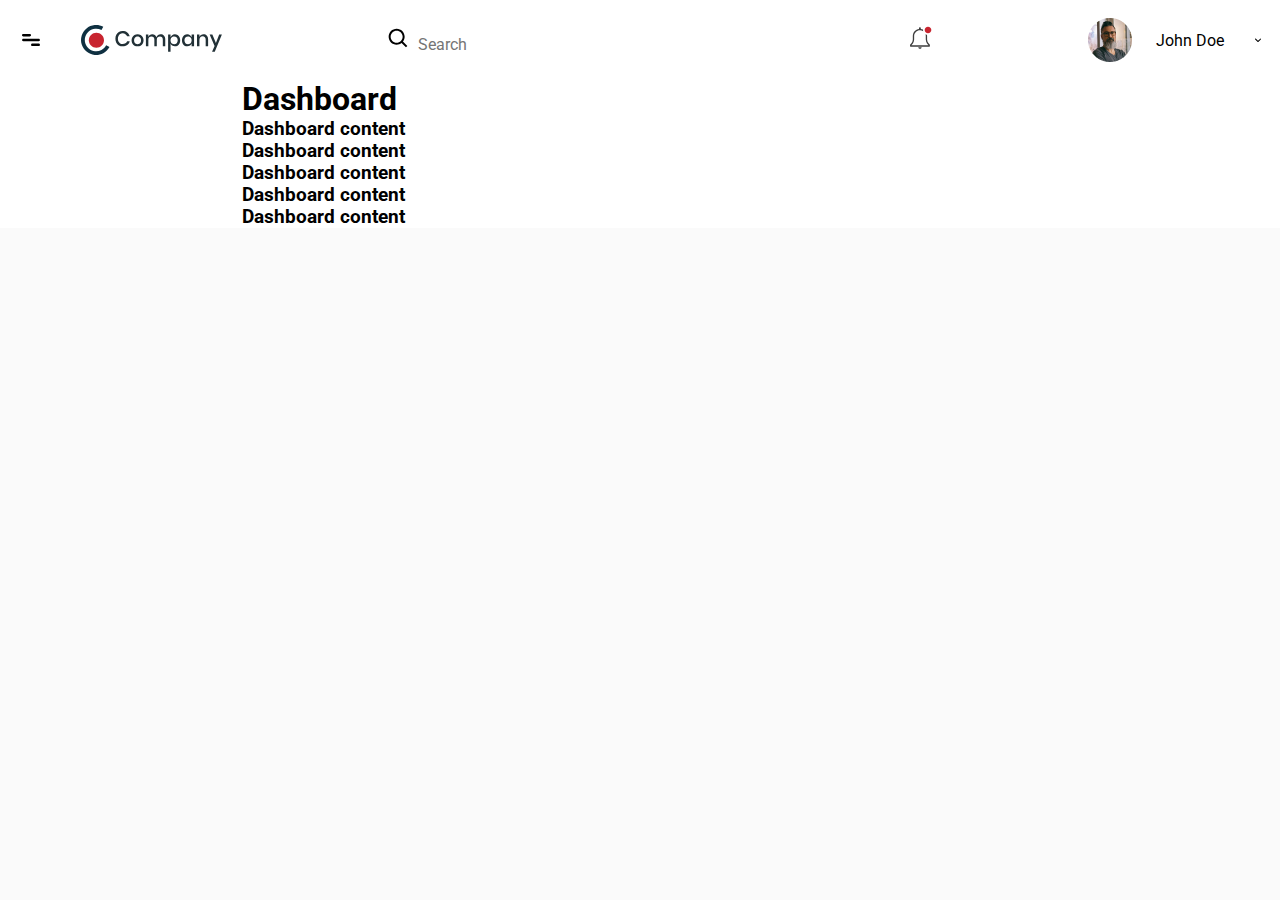
==== HTML Training Assignment/dashboard.html @ 6195f033 "navbar done" ====
<!DOCTYPE html>
<html lang="en">
<head>
    <meta charset="UTF-8">
    <meta http-equiv="X-UA-Compatible" content="IE=edge">
    <meta name="viewport" content="width=device-width, initial-scale=1.0">
    <title>Dashboad Page</title>
    <!-- <link rel="stylesheet" href="./css/bootstrap.min.css"> -->
    <link rel="stylesheet" href="./css/style.css">
    <script src="./js/custom.js" defer> "Enable JavaScript" </script>
</head>
<body style="display:block">
    <div class="dashboard_page">
        <section class="nav">
            <div class="nav_left">
                <img src="./images/menu-bar.svg" alt="open-close menu" class="img_menubar" >
                <img src="./images/header-logo.svg" alt="header logo" class="img_header_logo">
            </div>
            <div class="nav_middle">
                <div class="nav_middle_1">
                    <img src="./images/search-icon.svg" alt="search-icon" class="img_search" >
                    <input type="search" placeholder="Search" class="searchbox" >
                </div>
                <div class="nav_middle_2">
                    <img src="./images/notification-icon.svg" alt="alert" class="img_alert" >
                </div>
            </div>
            <div class="nav_right">
                <img src="./images/profile.png" class="img_profile" alt="profile pic">
                <p>John Doe</p>
                <img src="./images/downward-arrow.svg" class="img_dropdown" alt="dropdown">
            </div>
        </section>
        <section class="menu">

        </section>
        <section class="content">
            <h1>Dashboard</h1>
            <h3>Dashboard content</h3>
            <h3>Dashboard content</h3>
            <h3>Dashboard content</h3>
            <h3>Dashboard content</h3>
            <h3>Dashboard content</h3>
        </section>
    </div>
</body>
</html>
---- HTML Training Assignment/css/style.css ----
@import url("https://fonts.googleapis.com/css2?family=Roboto:wght@300;400;500;900&display=swap");

* {
  margin: 0;
  padding: 0;
  box-sizing: border-box;
  font-family: "Roboto", sans-serif;
}

body {
  background: #fafafa 0% 0% no-repeat padding-box;
  opacity: 1;
  min-height: 100vh;
  display: flex;
  justify-content: center;
  align-items: center;
}

img {
  cursor: pointer;
}

.landing_page {
  max-width: 1560px;
  min-height: 720px;
  display: flex;
  justify-content: space-around;
  align-items: center;
  flex: 1;
}

.hero_image {
  box-shadow: 0px 4px 31px #0000000a;
  border: 20px solid #ffffff;
  opacity: 1;
  border-radius: 50%;
}

.info {
  display: flex;
  flex-direction: column;
  width: 500px;
}

.info .desc,
.info .login {
  height: 50%;
  display: flex;
  flex-direction: column;
  align-items: flex-start;
  justify-content: space-between;
}

.info .desc .header_image {
  width: 252px;
  height: 58px;
  box-shadow: 0px 4px 31px #0000000a;
}

.info .desc .header_desc {
  display: flex;
  width: 500px;
  flex-direction: column;
}

.info .desc .header_desc .line {
  font: normal normal 300 40px/47px Roboto;
  font-weight: 400;
  letter-spacing: 0px;
  color: #3e3e3e;
  opacity: 1;
}

.info .desc .header_desc .line span {
  color: #c8242f;
}

.info .desc p {
  font: normal normal normal 25px/33px Roboto;
}

.info .login input {
  width: 429px;
  height: 49px;
  background: #ffffff 0% 0% no-repeat padding-box;
  border: 1px solid #adadad;
  border-radius: 5px;
  padding-left: 14.5px;
}

.info .login input[type="text"] {
  margin-bottom: 29px;
}

.info .login .button_wrapper {
  display: flex;
  justify-content: space-between;
  width: 429px;
}

.info .login .button_wrapper .btn_login {
  width: 138px;
  height: 45px;
  background: #c8242f 0% 0% no-repeat padding-box;
  border-radius: 23px;
  margin-top: 30.5px;
  margin-bottom: 23.13px;
  font: normal normal medium 18px/24px Roboto;
  letter-spacing: 0px;
  color: #ffffff;
}

.info .login .button_wrapper p {
  margin-top: auto;
  margin-bottom: auto;
  letter-spacing: 0px;
  color: #adadad;
}

.info .login .register {
  display: flex;
}

.info .login .register p {
  letter-spacing: 0px;
  color: #adadad;
  padding-right: 2px;
}

.info .login .register a {
  font: normal normal normal 15px/20px Roboto;
  letter-spacing: 0px;
  color: #c8242f;
}

/* Note :
1. change svg background to  #FAFAFA;
*/

/* CSS3 - dashboard.html */
.dashboard_page {
  display: grid;
  grid-template-columns: 242px auto;
  background-color: #ffffff;
}

.dashboard_page .nav {
  grid-column: auto / span 2;
  display: flex;
  justify-content: space-between;
  height: 80px;
  /* border: 1px solid red; */
}
/* 
.dashboard_page .nav > * {
    border: 1px solid blue;
} */

.dashboard_page .nav .nav_left {
  display: flex;
  justify-content: space-around;
  align-items: center;
  width: 242px;
}

.dashboard_page .nav .nav_left .img_menubar {
  width: 24px;
  height: 24px;
}

.dashboard_page .nav .nav_left .img_header_logo {
  width: 142px;
  height: 30px;
}

.dashboard_page .nav .nav_middle {
  display: flex;
  flex: 8 0 auto;
  justify-content: space-around;
  align-items: center;
}

.dashboard_page .nav .nav_middle .img_search {
  width: 24px;
  height: 24px;
}

.dashboard_page .nav .nav_middle .searchbox {
  font: normal normal normal 16px/21px Roboto;
  letter-spacing: 0px;
  color: #000000;
  margin-left: 4px;
  border: none;
  outline: none;
}

.dashboard_page .nav .nav_middle .img_alert {
  width: 24px;
  height: 24px;
}

.dashboard_page .nav .nav_right {
  display: flex;
  flex: 1 0 auto;
  justify-content: space-around;
  align-items: center;
}

.dashboard_page .nav .nav_right .img_profile {
  width: 44px;
  height: 44px;
}

.dashboard_page .nav .nav_right p {
  width: 68px;
  height: 21px;
  font: normal normal normal 16px/21px Roboto;
  letter-spacing: 0px;
  color: #000000;
}

.dashboard_page .nav .nav_right .img_dropdown {
  width: 20px;
  height: 12px;
}
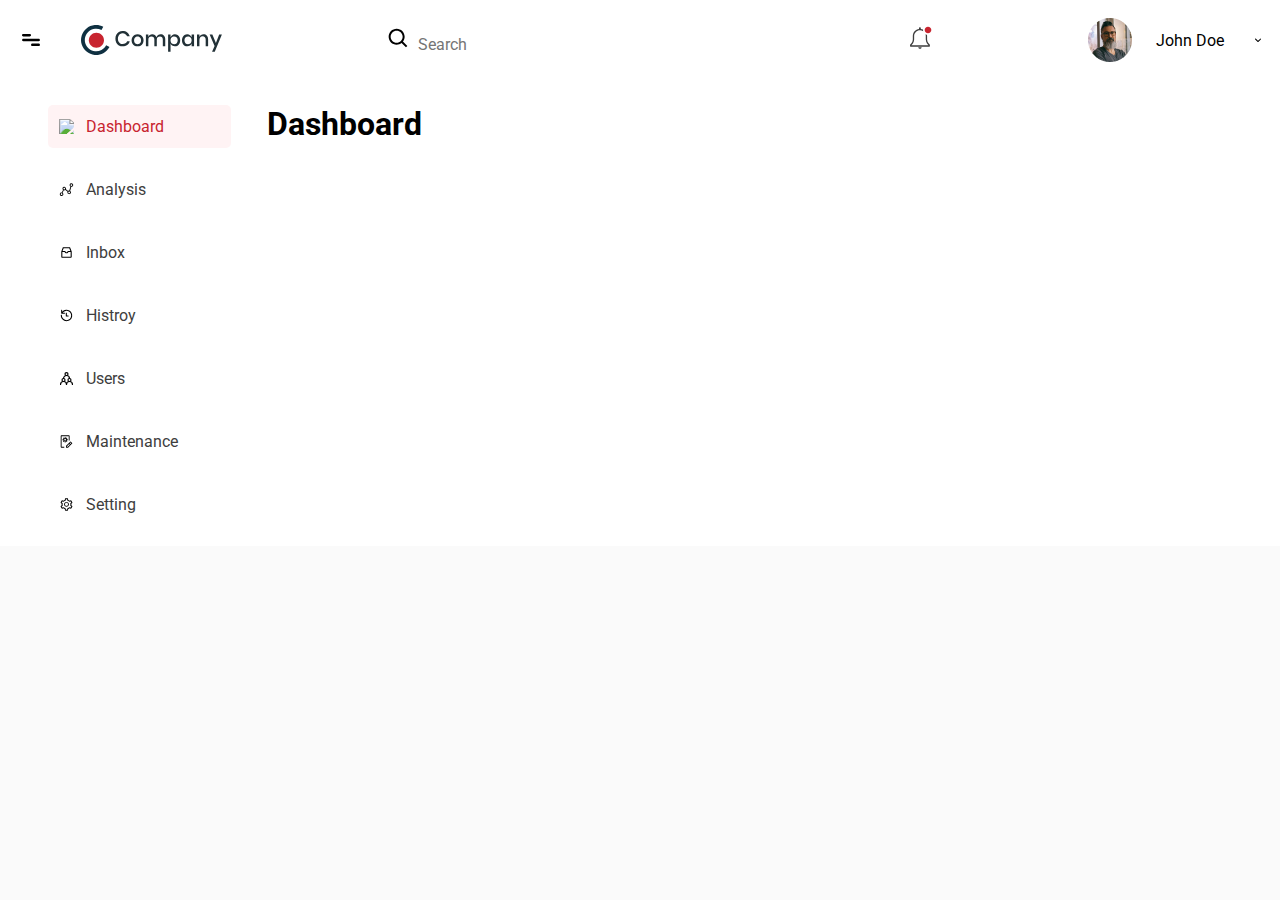
==== commit 07568a17: "sidebar done" ====
--- a/HTML Training Assignment/dashboard.html
+++ b/HTML Training Assignment/dashboard.html
@@ -1,47 +1,66 @@
 <!DOCTYPE html>
 <html lang="en">
-<head>
-    <meta charset="UTF-8">
-    <meta http-equiv="X-UA-Compatible" content="IE=edge">
-    <meta name="viewport" content="width=device-width, initial-scale=1.0">
+  <head>
+    <meta charset="UTF-8" />
+    <meta http-equiv="X-UA-Compatible" content="IE=edge" />
+    <meta name="viewport" content="width=device-width, initial-scale=1.0" />
     <title>Dashboad Page</title>
     <!-- <link rel="stylesheet" href="./css/bootstrap.min.css"> -->
-    <link rel="stylesheet" href="./css/style.css">
-    <script src="./js/custom.js" defer> "Enable JavaScript" </script>
-</head>
-<body style="display:block">
+    <link rel="stylesheet" href="./css/style.css" />
+    <script src="./js/custom.js" defer>
+      "Enable JavaScript"
+    </script>
+  </head>
+  <body style="display: block">
     <div class="dashboard_page">
-        <section class="nav">
-            <div class="nav_left">
-                <img src="./images/menu-bar.svg" alt="open-close menu" class="img_menubar" >
-                <img src="./images/header-logo.svg" alt="header logo" class="img_header_logo">
-            </div>
-            <div class="nav_middle">
-                <div class="nav_middle_1">
-                    <img src="./images/search-icon.svg" alt="search-icon" class="img_search" >
-                    <input type="search" placeholder="Search" class="searchbox" >
-                </div>
-                <div class="nav_middle_2">
-                    <img src="./images/notification-icon.svg" alt="alert" class="img_alert" >
-                </div>
-            </div>
-            <div class="nav_right">
-                <img src="./images/profile.png" class="img_profile" alt="profile pic">
-                <p>John Doe</p>
-                <img src="./images/downward-arrow.svg" class="img_dropdown" alt="dropdown">
-            </div>
-        </section>
-        <section class="menu">
-
-        </section>
-        <section class="content">
-            <h1>Dashboard</h1>
-            <h3>Dashboard content</h3>
-            <h3>Dashboard content</h3>
-            <h3>Dashboard content</h3>
-            <h3>Dashboard content</h3>
-            <h3>Dashboard content</h3>
-        </section>
+      <section class="nav">
+        <div class="nav_left">
+          <img
+            src="./images/menu-bar.svg"
+            alt="open-close menu"
+            class="img_menubar"
+          />
+          <img
+            src="./images/header-logo.svg"
+            alt="header logo"
+            class="img_header_logo"
+          />
+        </div>
+        <div class="nav_middle">
+          <div class="nav_middle_1">
+            <img
+              src="./images/search-icon.svg"
+              alt="search-icon"
+              class="img_search"
+            />
+            <input type="search" placeholder="Search" class="searchbox" />
+          </div>
+          <div class="nav_middle_2">
+            <img
+              src="./images/notification-icon.svg"
+              alt="alert"
+              class="img_alert"
+            />
+          </div>
+        </div>
+        <div class="nav_right">
+          <img
+            src="./images/profile.png"
+            class="img_profile"
+            alt="profile pic"
+          />
+          <p>John Doe</p>
+          <img
+            src="./images/downward-arrow.svg"
+            class="img_dropdown"
+            alt="dropdown"
+          />
+        </div>
+      </section>
+      <section class="sidebar"></section>
+      <section class="dashboard_content">
+        <h1>Dashboard</h1>
+      </section>
     </div>
-</body>
-</html>+  </body>
+</html>
--- a/HTML Training Assignment/css/style.css
+++ b/HTML Training Assignment/css/style.css
@@ -142,6 +142,7 @@
   display: grid;
   grid-template-columns: 242px auto;
   background-color: #ffffff;
+  gap: 25px;
 }
 
 .dashboard_page .nav {
@@ -223,3 +224,48 @@
   width: 20px;
   height: 12px;
 }
+
+/* Sidebar css */
+.dashboard_page .sidebar {
+  display: flex;
+  flex-direction: column;
+  margin-left: 48px;
+}
+
+.dashboard_page .sidebar .sidebar_item {
+  display: flex;
+  align-items: center;
+  margin-bottom: 19.97px;
+  width: 60px;
+  padding: 11px;
+  width: 183px;
+}
+
+.dashboard_page .sidebar .sidebar_item > img {
+  width: 15px;
+  height: 15px;
+  margin-right: 12px;
+}
+
+.dashboard_page .sidebar .sidebar_item > p {
+  font: normal normal normal 16px/21px Roboto;
+  letter-spacing: 0px;
+  color: #3e3e3e;
+}
+
+.dashboard_page .sidebar .sidebar_item_1 {
+  background-color: #fff3f4;
+  border-radius: 5px;
+  font: normal normal normal 16px/21px Roboto;
+  letter-spacing: 0px;
+  cursor: pointer;
+}
+
+.dashboard_page .sidebar .sidebar_item_1 > p {
+  color: #c8242f;
+}
+
+/* dashboard_content css */
+.dashboard_page .dashboard_content {
+  display: flex;
+}
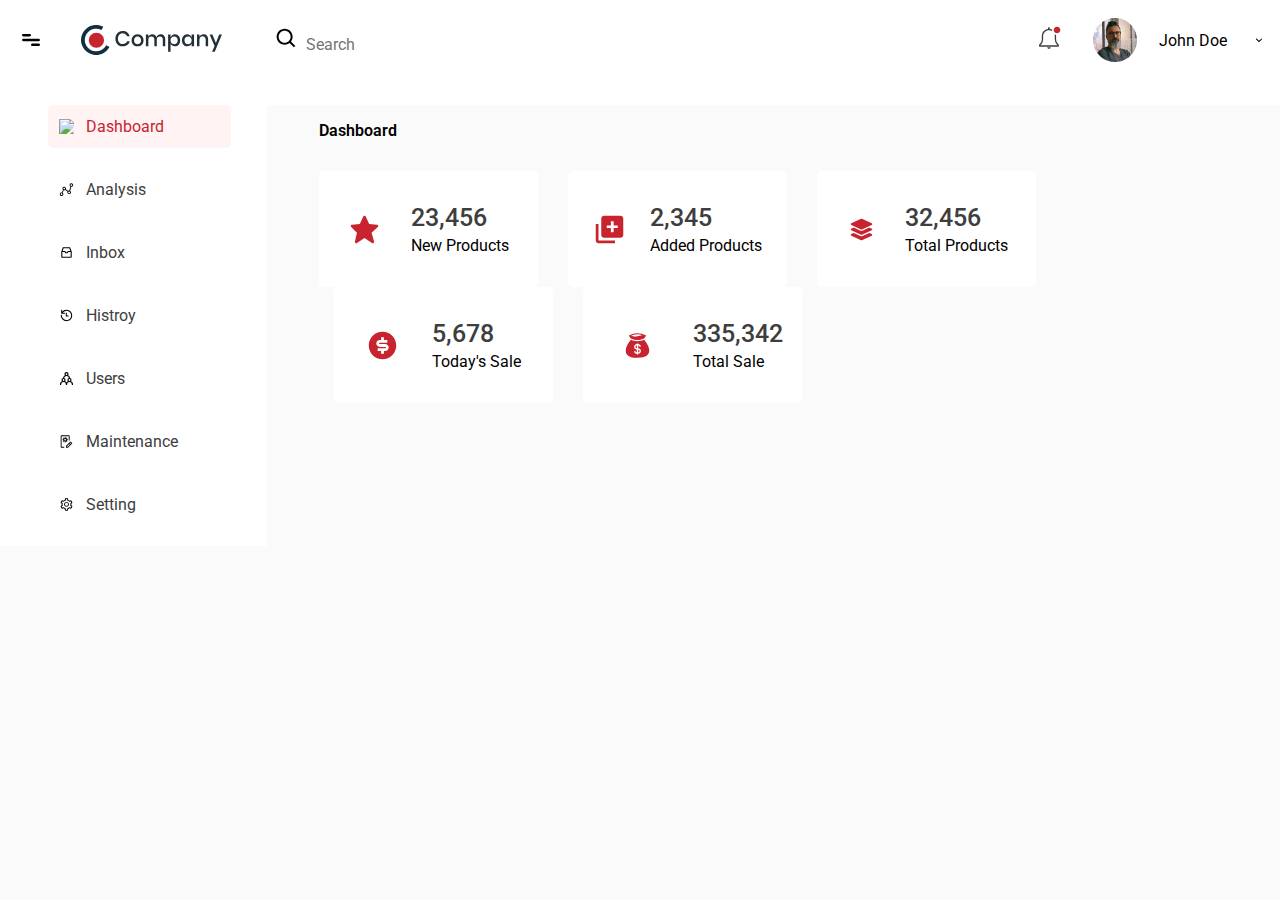
==== commit b8f88426: "sales cards done" ====
--- a/HTML Training Assignment/dashboard.html
+++ b/HTML Training Assignment/dashboard.html
@@ -59,7 +59,12 @@
       </section>
       <section class="sidebar"></section>
       <section class="dashboard_content">
-        <h1>Dashboard</h1>
+        <header class="dashboard_header">Dashboard</header>
+        <div class="sales_cards"></div>
+        <div class="charts">
+          <div class="charts-1"></div>
+          <div class="charts-2"></div>
+        </div>
       </section>
     </div>
   </body>
--- a/HTML Training Assignment/css/style.css
+++ b/HTML Training Assignment/css/style.css
@@ -143,6 +143,8 @@
   grid-template-columns: 242px auto;
   background-color: #ffffff;
   gap: 25px;
+  max-width: 1560px;
+  margin: auto;
 }
 
 .dashboard_page .nav {
@@ -177,8 +179,10 @@
 .dashboard_page .nav .nav_middle {
   display: flex;
   flex: 8 0 auto;
-  justify-content: space-around;
-  align-items: center;
+  justify-content: space-between;
+  align-items: center;
+  padding-left: 31.67px;
+  padding-right: 21.06px;
 }
 
 .dashboard_page .nav .nav_middle .img_search {
@@ -268,4 +272,63 @@
 /* dashboard_content css */
 .dashboard_page .dashboard_content {
   display: flex;
-}
+  flex-direction: column;
+  background: #fafafa 0% 0% no-repeat padding-box;
+  padding-left: 52px;
+}
+
+.dashboard_page .dashboard_content > * {
+  padding: 15.75px 0;
+}
+
+.dashboard_page .dashboard_content .dashboard_header {
+  font: normal normal medium 30px/39px Roboto;
+  letter-spacing: 0px;
+  color: #000000;
+  font-weight: 600;
+}
+
+/* sales-cards css */
+.dashboard_page .dashboard_content .sales_cards {
+  display: flex;
+  flex-wrap: wrap;
+  justify-content: flex-start;
+  align-items: center;
+  /* display: grid;
+  grid-template-columns: repeat(5, 1fr); */
+  /* grid-column-gap: 16px; */
+}
+
+.dashboard_page .dashboard_content .sales_cards .card_item {
+  display: flex;
+  justify-content: space-evenly;
+  align-items: center;
+  width: 219px;
+  height: 116px;
+  background: #ffffff 0% 0% no-repeat padding-box;
+  border-radius: 5px;
+  margin: 0 15px;
+  width: 219px;
+  height: 116px;
+}
+
+.dashboard_page .dashboard_content .sales_cards .card_item_1 {
+  margin-left: 0;
+}
+
+.dashboard_page .dashboard_content .sales_cards .div_right .number_of_products {
+  font: normal normal medium 25px/33px Roboto;
+  font-size: 25px;
+  font-weight: 500;
+  letter-spacing: 0px;
+  width: 57px;
+  height: 33px;
+  text-align: left;
+  letter-spacing: 0px;
+  color: #3e3e3e;
+}
+
+.dashboard_page .dashboard_content .sales_cards .card_item img {
+  width: 33px;
+  height: 33px;
+}
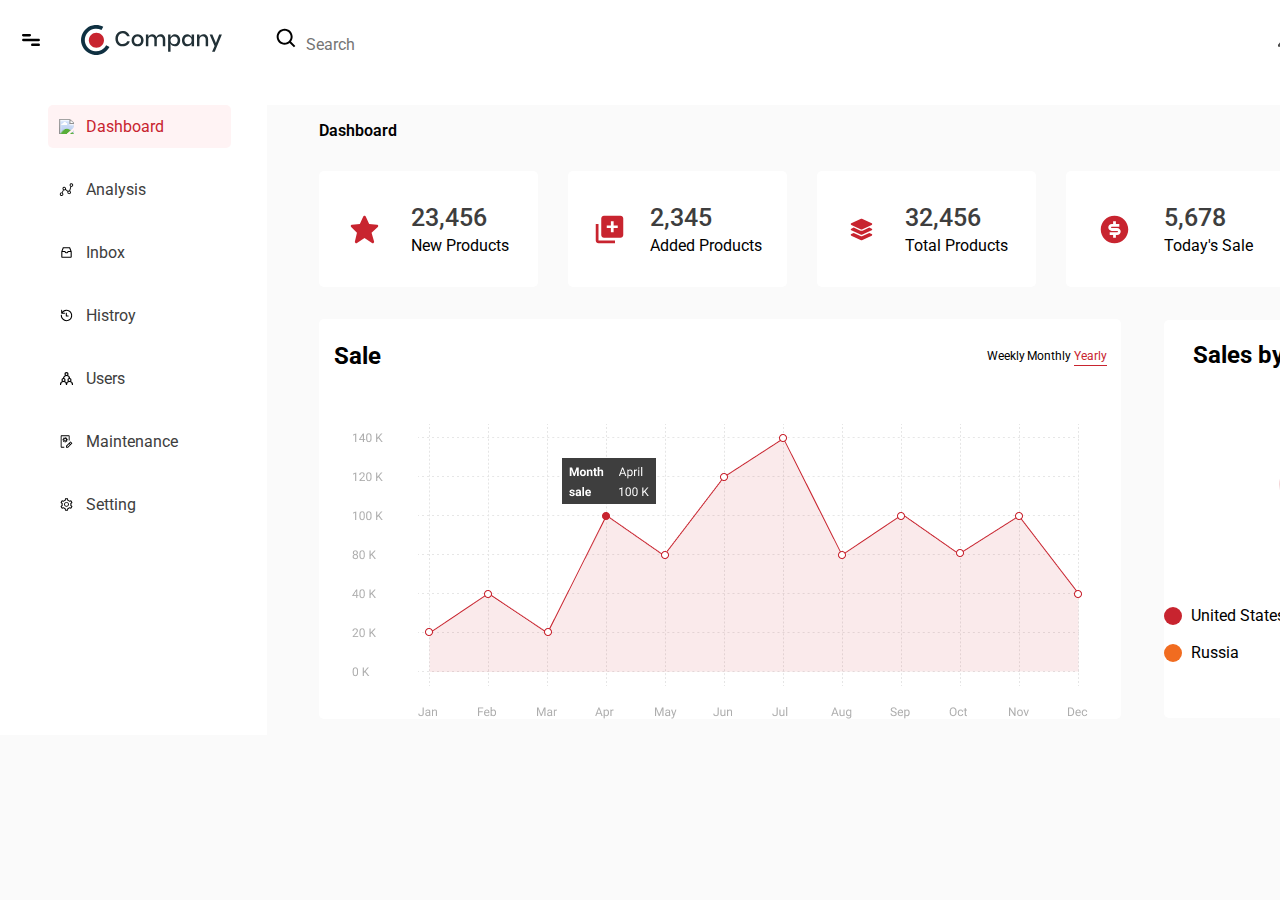
==== commit 44f47fd1: "sales cards done" ====
--- a/HTML Training Assignment/dashboard.html
+++ b/HTML Training Assignment/dashboard.html
@@ -62,8 +62,45 @@
         <header class="dashboard_header">Dashboard</header>
         <div class="sales_cards"></div>
         <div class="charts">
-          <div class="charts-1"></div>
-          <div class="charts-2"></div>
+          <div class="chart-item-1 chart-item">
+            <div class="sale_wrapper">
+              <h2>Sale</h2>
+              <ul class="list_items">
+                <li class="list_item list_item_1">
+                  <a href="#">Weekly</a>
+                </li>
+                <li class="list_item list_item_2">
+                  <a href="#">Monthly</a>
+                </li>
+                <li class="active list_item list_item_3">
+                  <a href="#">Yearly</a>
+                </li>
+              </ul>
+            </div>
+            <img src="./images/data-graph.png" class="img_datagraph" alt="" />
+          </div>
+          <div class="chart-item-2 chart-item">
+            <h2>Sales by Country</h2>
+            <img src="./images/pie-chart.svg" class="img_piegraph" alt="" />
+            <ul class="countries">
+              <li class="country country_1">
+                <p class="color color_1"></p>
+                United States of America
+              </li>
+              <li class="country country_2">
+                <p class="color color_2"></p>
+                Canada
+              </li>
+              <li class="country country_3">
+                <p class="color color_3"></p>
+                Russia
+              </li>
+              <li class="country country_4">
+                <p class="color color_4"></p>
+                India
+              </li>
+            </ul>
+          </div>
         </div>
       </section>
     </div>
--- a/HTML Training Assignment/css/style.css
+++ b/HTML Training Assignment/css/style.css
@@ -18,6 +18,15 @@
 
 img {
   cursor: pointer;
+}
+
+ul > li {
+  list-style-type: none;
+}
+
+a {
+  text-decoration: none;
+  color: #000000;
 }
 
 .landing_page {
@@ -291,7 +300,6 @@
 /* sales-cards css */
 .dashboard_page .dashboard_content .sales_cards {
   display: flex;
-  flex-wrap: wrap;
   justify-content: flex-start;
   align-items: center;
   /* display: grid;
@@ -332,3 +340,99 @@
   width: 33px;
   height: 33px;
 }
+
+/* graph css */
+.dashboard_page .charts {
+  display: flex;
+  justify-content: space-between;
+  align-items: center;
+}
+
+.dashboard_page .charts .chart-item-1 {
+  display: flex;
+  flex-direction: column;
+  justify-content: space-between;
+  align-items: center;
+  width: 802px;
+  height: 400px;
+  background: #ffffff 0% 0% no-repeat padding-box;
+  border-radius: 5px;
+}
+
+.dashboard_page .charts .chart-item-1 .sale_wrapper {
+  width: 802px;
+  display: flex;
+  flex-direction: row;
+  justify-content: space-between;
+  align-items: center;
+  margin-top: 23px;
+}
+
+.dashboard_page .charts .chart-item-1 .sale_wrapper {
+  margin-left: 29px;
+}
+
+.dashboard_page .charts .chart-item-1 .sale_wrapper .list_items {
+  display: flex;
+  gap: 2.42px;
+  font: normal normal normal 12px/16px Roboto;
+  margin-right: 29px;
+}
+
+.dashboard_page .charts .chart-item-1 .sale_wrapper .list_items .active > a {
+  border-bottom: 1px solid #c8242f;
+  padding-bottom: 2px;
+  letter-spacing: 0px;
+  color: #c8242f;
+}
+
+.dashboard_page .charts .chart-item-2 {
+  display: flex;
+  flex-direction: column;
+  width: 385px;
+  height: 398px;
+  background: #ffffff 0% 0% no-repeat padding-box;
+  border-radius: 5px;
+}
+
+.dashboard_page .charts .chart-item-2 h2 {
+  margin-left: 29px;
+  margin-top: 21.5px;
+}
+
+.dashboard_page .charts .chart-item-2 .countries {
+  display: grid;
+  grid-template-columns: repeat(2, 1fr);
+  width: max-content;
+  row-gap: 18px;
+  column-gap: 26px;
+}
+.dashboard_page .charts .chart-item-2 .country {
+  display: flex;
+  align-items: center;
+}
+
+.dashboard_page .charts .chart-item-2 .img_piegraph {
+  height: 237px;
+  width: 254px;
+  margin-left: 89px;
+}
+
+.dashboard_page .charts .chart-item-2 .countries .country .color {
+  width: 18px;
+  height: 18px;
+  border-radius: 50%;
+  margin-right: 9px;
+}
+.dashboard_page .charts .chart-item-2 .countries .country .color_1 {
+  background-color: #c8242f;
+}
+.dashboard_page .charts .chart-item-2 .countries .country .color_2 {
+  background-color: #a2b86c;
+}
+.dashboard_page .charts .chart-item-2 .countries .country .color_3 {
+  background-color: #f16c20;
+}
+.dashboard_page .charts .chart-item-2 .countries .country .color_4 {
+  background-color: #ebc844;
+}
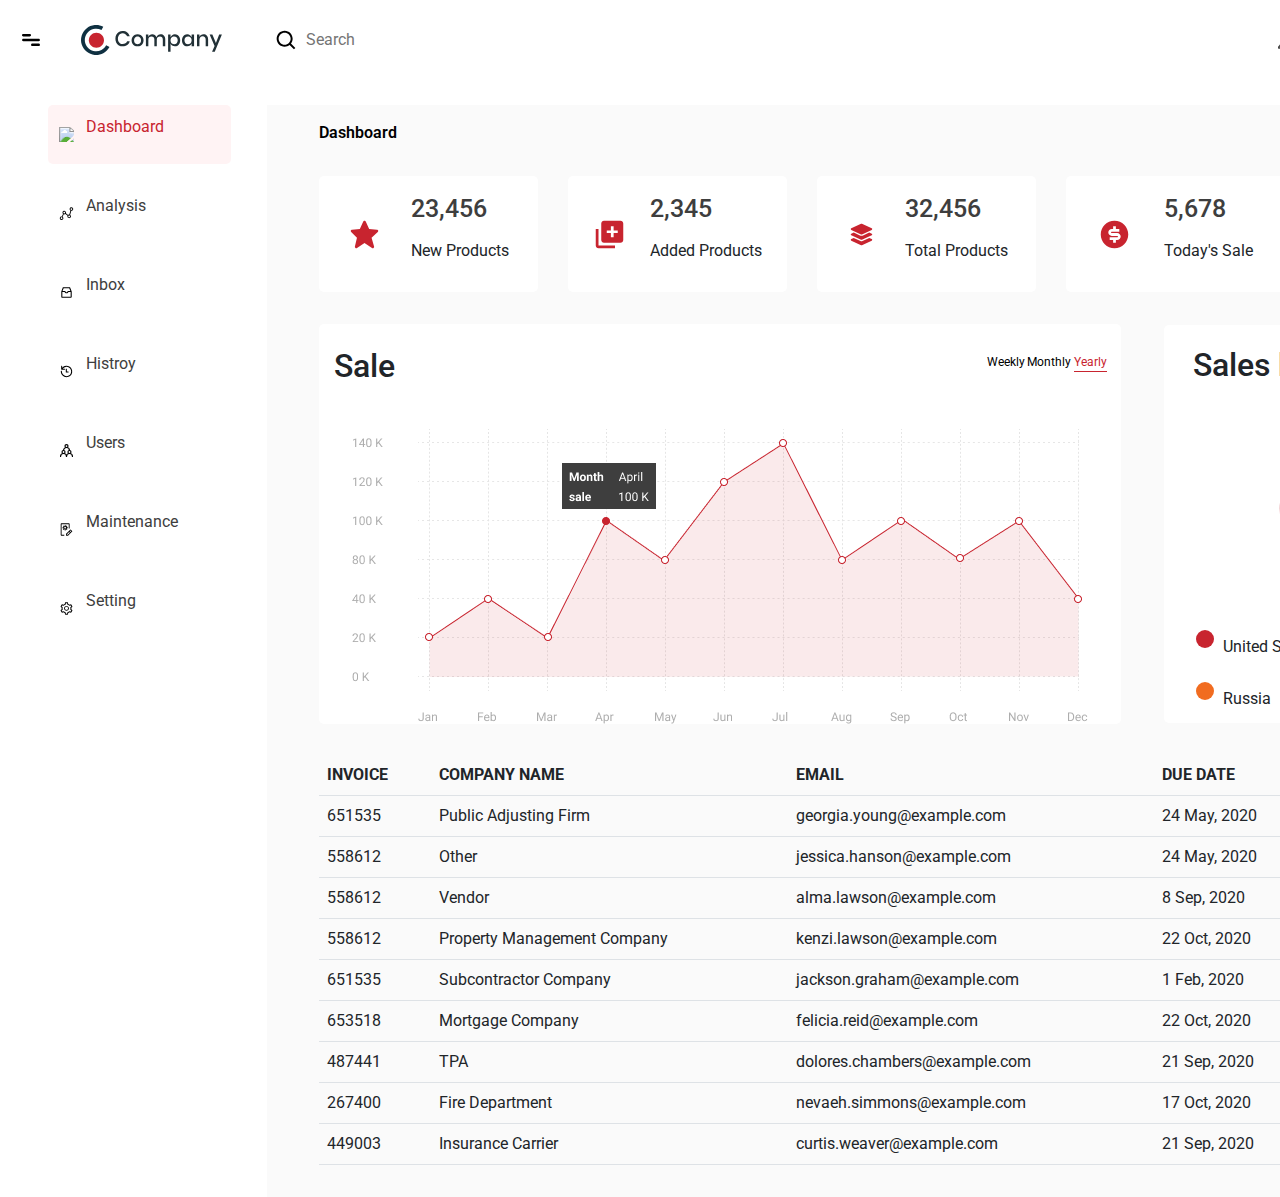
==== commit fd3078c5: "invoice done" ====
--- a/HTML Training Assignment/dashboard.html
+++ b/HTML Training Assignment/dashboard.html
@@ -5,7 +5,7 @@
     <meta http-equiv="X-UA-Compatible" content="IE=edge" />
     <meta name="viewport" content="width=device-width, initial-scale=1.0" />
     <title>Dashboad Page</title>
-    <!-- <link rel="stylesheet" href="./css/bootstrap.min.css"> -->
+    <link rel="stylesheet" href="./css/bootstrap.min.css" />
     <link rel="stylesheet" href="./css/style.css" />
     <script src="./js/custom.js" defer>
       "Enable JavaScript"
@@ -102,6 +102,94 @@
             </ul>
           </div>
         </div>
+        <div class="invoices">
+          <table class="table">
+            <thead>
+              <tr>
+                <th scope="col">INVOICE</th>
+                <th scope="col">COMPANY NAME</th>
+                <th scope="col">EMAIL</th>
+                <th scope="col">DUE DATE</th>
+                <th scope="col">STATUS</th>
+                <th scope="col">AMOUNT</th>
+              </tr>
+            </thead>
+            <tbody>
+              <tr>
+                <td>651535</td>
+                <td>Public Adjusting Firm</td>
+                <td>georgia.young@example.com</td>
+                <td>24 May, 2020</td>
+                <td class="text-success">Paid</td>
+                <td>$47,800</td>
+              </tr>
+              <tr>
+                <td>558612</td>
+                <td>Other</td>
+                <td>jessica.hanson@example.com</td>
+                <td>24 May, 2020</td>
+                <td class="text-success">Paid</td>
+                <td>$98,000</td>
+              </tr>
+              <tr>
+                <td>558612</td>
+                <td>Vendor</td>
+                <td>alma.lawson@example.com</td>
+                <td>8 Sep, 2020</td>
+                <td class="text-success">Paid</td>
+                <td>$20,900</td>
+              </tr>
+              <tr>
+                <td>558612</td>
+                <td>Property Management Company</td>
+                <td>kenzi.lawson@example.com</td>
+                <td>22 Oct, 2020</td>
+                <td class="text-success">Paid</td>
+                <td>$10,570</td>
+              </tr>
+              <tr>
+                <td>651535</td>
+                <td>Subcontractor Company</td>
+                <td>jackson.graham@example.com</td>
+                <td>1 Feb, 2020</td>
+                <td class="text-danger">Failed</td>
+                <td>$10,200</td>
+              </tr>
+              <tr>
+                <td>653518</td>
+                <td>Mortgage Company</td>
+                <td>felicia.reid@example.com</td>
+                <td>22 Oct, 2020</td>
+                <td class="text-secondary">Pending</td>
+                <td>$12,600</td>
+              </tr>
+              <tr>
+                <td>487441</td>
+                <td>TPA</td>
+                <td>dolores.chambers@example.com</td>
+                <td>21 Sep, 2020</td>
+                <td class="text-success">Paid</td>
+                <td>$11,170</td>
+              </tr>
+              <tr>
+                <td>267400</td>
+                <td>Fire Department</td>
+                <td>nevaeh.simmons@example.com</td>
+                <td>17 Oct, 2020</td>
+                <td class="text-danger">Failed</td>
+                <td>$28,000</td>
+              </tr>
+              <tr>
+                <td>449003</td>
+                <td>Insurance Carrier</td>
+                <td>curtis.weaver@example.com</td>
+                <td>21 Sep, 2020</td>
+                <td class="text-success">Paid</td>
+                <td>$10,000</td>
+              </tr>
+            </tbody>
+          </table>
+        </div>
       </section>
     </div>
   </body>
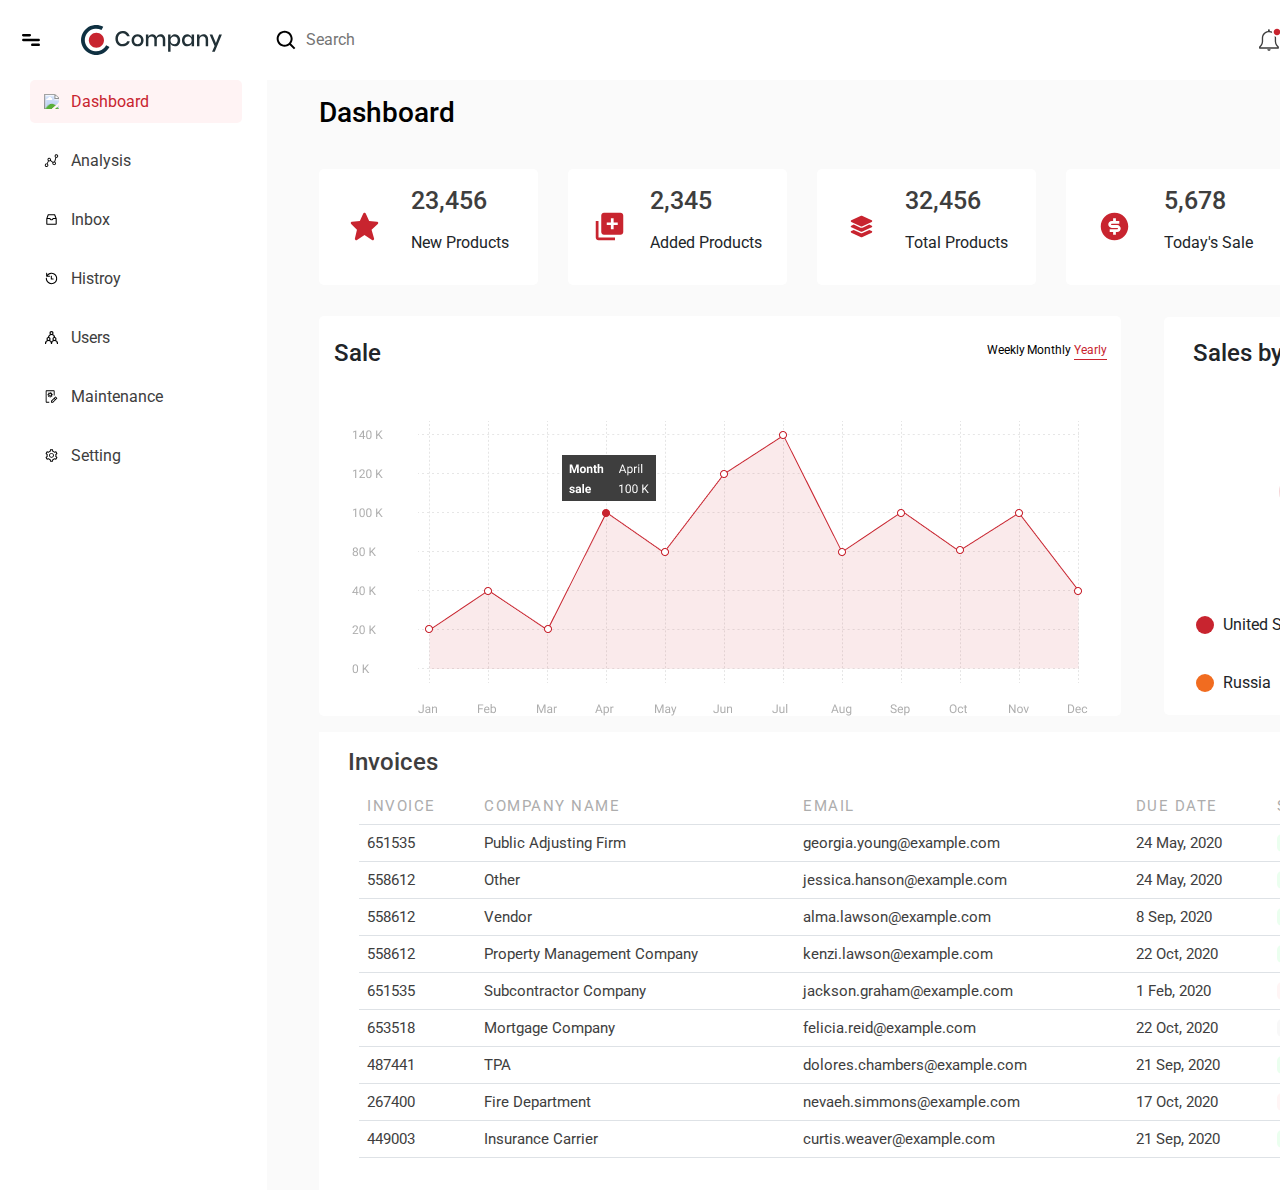
==== commit 7b2110bb: "Dashboard page refactor" ====
--- a/HTML Training Assignment/dashboard.html
+++ b/HTML Training Assignment/dashboard.html
@@ -59,12 +59,14 @@
       </section>
       <section class="sidebar"></section>
       <section class="dashboard_content">
-        <header class="dashboard_header">Dashboard</header>
+        <header class="dashboard_header">
+          <h3>Dashboard</h3>
+        </header>
         <div class="sales_cards"></div>
         <div class="charts">
           <div class="chart-item-1 chart-item">
             <div class="sale_wrapper">
-              <h2>Sale</h2>
+              <h4>Sale</h4>
               <ul class="list_items">
                 <li class="list_item list_item_1">
                   <a href="#">Weekly</a>
@@ -80,115 +82,121 @@
             <img src="./images/data-graph.png" class="img_datagraph" alt="" />
           </div>
           <div class="chart-item-2 chart-item">
-            <h2>Sales by Country</h2>
+            <h4>Sales by Country</h4>
             <img src="./images/pie-chart.svg" class="img_piegraph" alt="" />
             <ul class="countries">
               <li class="country country_1">
                 <p class="color color_1"></p>
-                United States of America
+                <p>United States of America</p>
               </li>
               <li class="country country_2">
                 <p class="color color_2"></p>
-                Canada
+                <p>Canada</p>
               </li>
               <li class="country country_3">
                 <p class="color color_3"></p>
-                Russia
+                <p>Russia</p>
               </li>
               <li class="country country_4">
                 <p class="color color_4"></p>
-                India
+                <p>India</p>
               </li>
             </ul>
           </div>
         </div>
-        <div class="invoices">
-          <table class="table">
-            <thead>
-              <tr>
-                <th scope="col">INVOICE</th>
-                <th scope="col">COMPANY NAME</th>
-                <th scope="col">EMAIL</th>
-                <th scope="col">DUE DATE</th>
-                <th scope="col">STATUS</th>
-                <th scope="col">AMOUNT</th>
-              </tr>
-            </thead>
-            <tbody>
-              <tr>
-                <td>651535</td>
-                <td>Public Adjusting Firm</td>
-                <td>georgia.young@example.com</td>
-                <td>24 May, 2020</td>
-                <td class="text-success">Paid</td>
-                <td>$47,800</td>
-              </tr>
-              <tr>
-                <td>558612</td>
-                <td>Other</td>
-                <td>jessica.hanson@example.com</td>
-                <td>24 May, 2020</td>
-                <td class="text-success">Paid</td>
-                <td>$98,000</td>
-              </tr>
-              <tr>
-                <td>558612</td>
-                <td>Vendor</td>
-                <td>alma.lawson@example.com</td>
-                <td>8 Sep, 2020</td>
-                <td class="text-success">Paid</td>
-                <td>$20,900</td>
-              </tr>
-              <tr>
-                <td>558612</td>
-                <td>Property Management Company</td>
-                <td>kenzi.lawson@example.com</td>
-                <td>22 Oct, 2020</td>
-                <td class="text-success">Paid</td>
-                <td>$10,570</td>
-              </tr>
-              <tr>
-                <td>651535</td>
-                <td>Subcontractor Company</td>
-                <td>jackson.graham@example.com</td>
-                <td>1 Feb, 2020</td>
-                <td class="text-danger">Failed</td>
-                <td>$10,200</td>
-              </tr>
-              <tr>
-                <td>653518</td>
-                <td>Mortgage Company</td>
-                <td>felicia.reid@example.com</td>
-                <td>22 Oct, 2020</td>
-                <td class="text-secondary">Pending</td>
-                <td>$12,600</td>
-              </tr>
-              <tr>
-                <td>487441</td>
-                <td>TPA</td>
-                <td>dolores.chambers@example.com</td>
-                <td>21 Sep, 2020</td>
-                <td class="text-success">Paid</td>
-                <td>$11,170</td>
-              </tr>
-              <tr>
-                <td>267400</td>
-                <td>Fire Department</td>
-                <td>nevaeh.simmons@example.com</td>
-                <td>17 Oct, 2020</td>
-                <td class="text-danger">Failed</td>
-                <td>$28,000</td>
-              </tr>
-              <tr>
-                <td>449003</td>
-                <td>Insurance Carrier</td>
-                <td>curtis.weaver@example.com</td>
-                <td>21 Sep, 2020</td>
-                <td class="text-success">Paid</td>
-                <td>$10,000</td>
-              </tr>
-            </tbody>
-          </table>
+        <div class="invoice">
+          <div class="heading">
+            <h4>Invoices</h4>
+            <p><a href="#">view all</a></p>
+          </div>
+          <div class="table-responsive">
+            <table class="table">
+              <thead>
+                <tr>
+                  <th scope="col">INVOICE</th>
+                  <th scope="col">COMPANY NAME</th>
+                  <th scope="col">EMAIL</th>
+                  <th scope="col">DUE DATE</th>
+                  <th scope="col">STATUS</th>
+                  <th scope="col">AMOUNT</th>
+                </tr>
+              </thead>
+              <tbody>
+                <tr>
+                  <td>651535</td>
+                  <td>Public Adjusting Firm</td>
+                  <td>georgia.young@example.com</td>
+                  <td>24 May, 2020</td>
+                  <td><span class="text-success">Paid</span></td>
+                  <td>$47,800</td>
+                </tr>
+                <tr>
+                  <td>558612</td>
+                  <td>Other</td>
+                  <td>jessica.hanson@example.com</td>
+                  <td>24 May, 2020</td>
+                  <td><span class="text-success">Paid</span></td>
+                  <td>$98,000</td>
+                </tr>
+                <tr>
+                  <td>558612</td>
+                  <td>Vendor</td>
+                  <td>alma.lawson@example.com</td>
+                  <td>8 Sep, 2020</td>
+                  <td><span class="text-success">Paid</span></td>
+                  <td>$20,900</td>
+                </tr>
+                <tr>
+                  <td>558612</td>
+                  <td>Property Management Company</td>
+                  <td>kenzi.lawson@example.com</td>
+                  <td>22 Oct, 2020</td>
+                  <td><span class="text-success">Paid</span></td>
+                  <td>$10,570</td>
+                </tr>
+                <tr>
+                  <td>651535</td>
+                  <td>Subcontractor Company</td>
+                  <td>jackson.graham@example.com</td>
+                  <td>1 Feb, 2020</td>
+                  <td><span class="text-danger">Failed</span></td>
+                  <td>$10,200</td>
+                </tr>
+                <tr>
+                  <td>653518</td>
+                  <td>Mortgage Company</td>
+                  <td>felicia.reid@example.com</td>
+                  <td>22 Oct, 2020</td>
+                  <td><span class="text-secondary">Pending</span></td>
+                  <td>$12,600</td>
+                </tr>
+                <tr>
+                  <td>487441</td>
+                  <td>TPA</td>
+                  <td>dolores.chambers@example.com</td>
+                  <td>21 Sep, 2020</td>
+                  <td><span class="text-success">Paid</span></td>
+                  <td>$11,170</td>
+                </tr>
+                <tr>
+                  <td>267400</td>
+                  <td>Fire Department</td>
+                  <td>nevaeh.simmons@example.com</td>
+                  <td>17 Oct, 2020</td>
+                  <td><span class="text-danger">Failed</span></td>
+                  <td>$28,000</td>
+                </tr>
+                <tr>
+                  <td>449003</td>
+                  <td>Insurance Carrier</td>
+                  <td>curtis.weaver@example.com</td>
+                  <td>21 Sep, 2020</td>
+                  <td><span class="text-success">Paid</span></td>
+                  <td>$10,000</td>
+                </tr>
+              </tbody>
+            </table>
+          </div>
         </div>
       </section>
     </div>
--- a/HTML Training Assignment/css/style.css
+++ b/HTML Training Assignment/css/style.css
@@ -151,7 +151,7 @@
   display: grid;
   grid-template-columns: 242px auto;
   background-color: #ffffff;
-  gap: 25px;
+  column-gap: 25px;
   max-width: 1560px;
   margin: auto;
 }
@@ -216,54 +216,43 @@
 .dashboard_page .nav .nav_right {
   display: flex;
   flex: 1 0 auto;
-  justify-content: space-around;
-  align-items: center;
-}
-
-.dashboard_page .nav .nav_right .img_profile {
-  width: 44px;
-  height: 44px;
+  justify-content: center;
+  align-items: center;
+}
+
+.nav_right > * {
+  padding-right: 8px;
 }
 
 .dashboard_page .nav .nav_right p {
-  width: 68px;
-  height: 21px;
   font: normal normal normal 16px/21px Roboto;
   letter-spacing: 0px;
+  align-self: baseline;
+  margin-top: auto;
+  margin-bottom: auto;
   color: #000000;
-}
-
-.dashboard_page .nav .nav_right .img_dropdown {
-  width: 20px;
-  height: 12px;
 }
 
 /* Sidebar css */
 .dashboard_page .sidebar {
-  display: flex;
-  flex-direction: column;
-  margin-left: 48px;
-}
-
-.dashboard_page .sidebar .sidebar_item {
-  display: flex;
-  align-items: center;
-  margin-bottom: 19.97px;
-  width: 60px;
-  padding: 11px;
-  width: 183px;
-}
-
-.dashboard_page .sidebar .sidebar_item > img {
+  margin-left: 30px;
+}
+
+.dashboard_page .sidebar .sidebar_item p img {
   width: 15px;
   height: 15px;
   margin-right: 12px;
 }
 
-.dashboard_page .sidebar .sidebar_item > p {
+.dashboard_page .sidebar .sidebar_item p {
   font: normal normal normal 16px/21px Roboto;
   letter-spacing: 0px;
   color: #3e3e3e;
+  width: 183px;
+  height: 43px;
+  display: flex;
+  align-items: center;
+  padding-left: 14px;
 }
 
 .dashboard_page .sidebar .sidebar_item_1 {
@@ -290,11 +279,10 @@
   padding: 15.75px 0;
 }
 
-.dashboard_page .dashboard_content .dashboard_header {
+.dashboard_page .dashboard_content .dashboard_header h3 {
   font: normal normal medium 30px/39px Roboto;
   letter-spacing: 0px;
   color: #000000;
-  font-weight: 600;
 }
 
 /* sales-cards css */
@@ -395,7 +383,7 @@
   border-radius: 5px;
 }
 
-.dashboard_page .charts .chart-item-2 h2 {
+.dashboard_page .charts .chart-item-2 h4 {
   margin-left: 29px;
   margin-top: 21.5px;
 }
@@ -407,7 +395,8 @@
   row-gap: 18px;
   column-gap: 26px;
 }
-.dashboard_page .charts .chart-item-2 .country {
+
+.dashboard_page .charts .chart-item-2 .countries .country {
   display: flex;
   align-items: center;
 }
@@ -436,3 +425,71 @@
 .dashboard_page .charts .chart-item-2 .countries .country .color_4 {
   background-color: #ebc844;
 }
+
+.dashboard_page .dashboard_content .invoice {
+  background-color: #ffffff;
+}
+
+.dashboard_page .dashboard_content .invoice .heading {
+  display: flex;
+  justify-content: space-between;
+  padding-left: 29px;
+  padding-right: 29px;
+}
+
+.dashboard_page .dashboard_content .invoice .heading h4 {
+  font: normal normal medium 22px/29px Roboto;
+  letter-spacing: 0px;
+  color: #3e3e3e;
+}
+
+.dashboard_page .dashboard_content .invoice .heading p a {
+  font: normal normal normal 12px/16px Roboto;
+  letter-spacing: 0px;
+  color: #c8242f;
+}
+
+.dashboard_page .dashboard_content .invoice .table-responsive {
+  padding-left: 40px;
+  padding-right: 40px;
+}
+
+.dashboard_page .dashboard_content .table th {
+  font: normal normal normal 15px/20px Roboto;
+  letter-spacing: 1.5px;
+  color: #adadad;
+}
+
+.dashboard_page
+  .dashboard_content
+  .invoice
+  .table-responsive
+  .table
+  tbody
+  tr
+  td {
+  font: normal normal normal 15px/20px Roboto;
+  letter-spacing: 0px;
+  color: #3e3e3e;
+}
+
+.dashboard_page .dashboard_content .table tbody tr td .text-success {
+  background-color: #ebffef;
+  border-radius: 5px;
+  padding-left: 8px;
+  padding-right: 8px;
+}
+
+.dashboard_page .dashboard_content .table tbody tr td .text-danger {
+  background-color: #fff5f5;
+  border-radius: 5px;
+  padding-left: 8px;
+  padding-right: 8px;
+}
+
+.dashboard_page .dashboard_content .table tbody tr td .text-secondary {
+  background-color: #f8f8f8;
+  border-radius: 5px;
+  padding-left: 8px;
+  padding-right: 8px;
+}
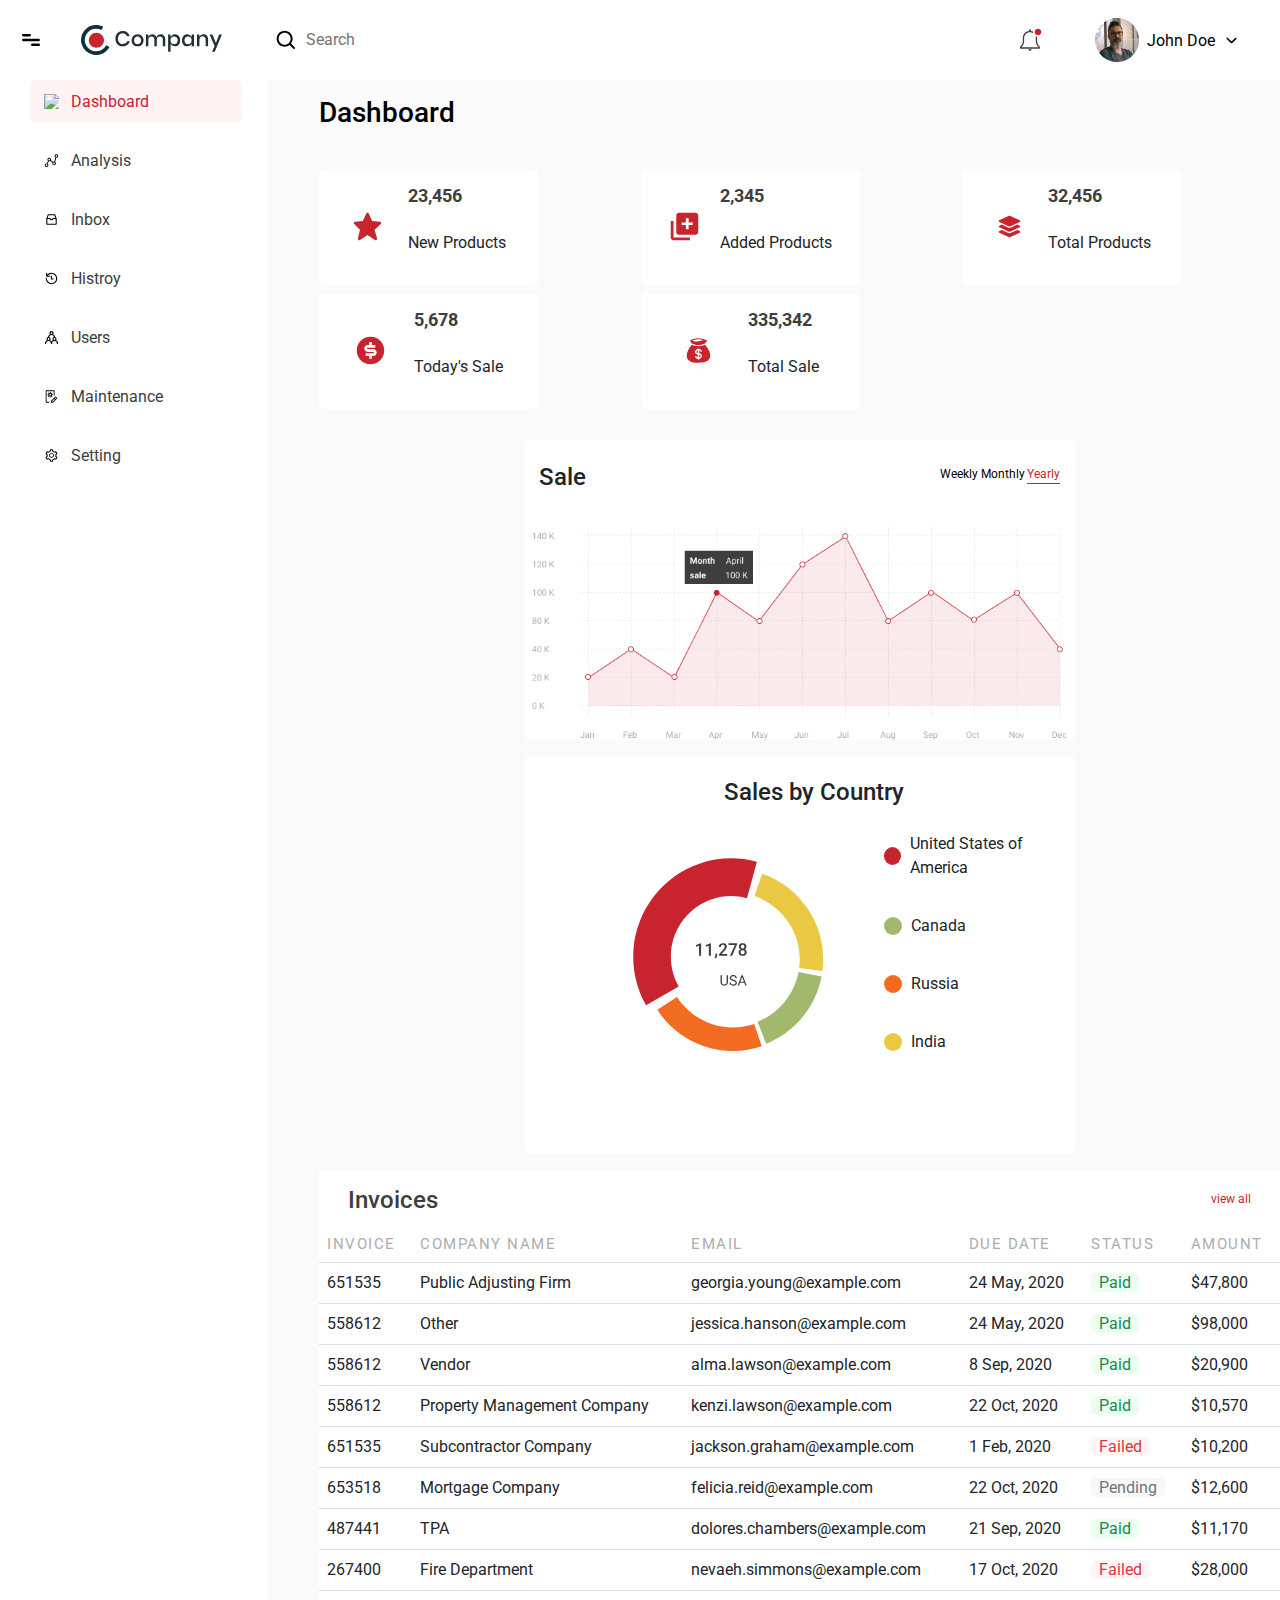
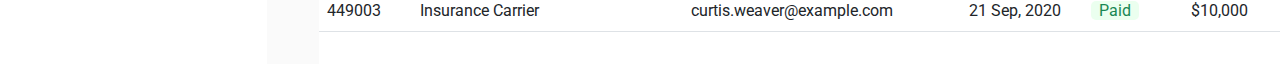
==== commit 56551951: "login page responsive" ====
--- a/HTML Training Assignment/dashboard.html
+++ b/HTML Training Assignment/dashboard.html
@@ -7,6 +7,7 @@
     <title>Dashboad Page</title>
     <link rel="stylesheet" href="./css/bootstrap.min.css" />
     <link rel="stylesheet" href="./css/style.css" />
+    <link rel="stylesheet" href="./css/dashboard_md.css" />
     <script src="./js/custom.js" defer>
       "Enable JavaScript"
     </script>
@@ -109,7 +110,7 @@
             <h4>Invoices</h4>
             <p><a href="#">view all</a></p>
           </div>
-          <div class="table-responsive">
+          <div class="">
             <table class="table">
               <thead>
                 <tr>
--- a/HTML Training Assignment/css/style.css
+++ b/HTML Training Assignment/css/style.css
@@ -7,6 +7,11 @@
   font-family: "Roboto", sans-serif;
 }
 
+*::before,
+*::after {
+  box-sizing: border-box;
+}
+
 body {
   background: #fafafa 0% 0% no-repeat padding-box;
   opacity: 1;
@@ -35,7 +40,9 @@
   display: flex;
   justify-content: space-around;
   align-items: center;
-  flex: 1;
+  flex-basis: 100%;
+  /* flex: 1; */
+  /* flex-wrap: wrap; */
 }
 
 .hero_image {
@@ -48,7 +55,7 @@
 .info {
   display: flex;
   flex-direction: column;
-  width: 500px;
+  width: fit-content;
 }
 
 .info .desc,
@@ -68,7 +75,7 @@
 
 .info .desc .header_desc {
   display: flex;
-  width: 500px;
+  width: fit-content;
   flex-direction: column;
 }
 
@@ -142,109 +149,251 @@
   color: #c8242f;
 }
 
-/* Note :
-1. change svg background to  #FAFAFA;
-*/
-
-/* CSS3 - dashboard.html */
-.dashboard_page {
-  display: grid;
-  grid-template-columns: 242px auto;
+/* Innerpage form */
+.did-floating-label-content {
+  position: relative;
+  margin-bottom: 20px;
+}
+.did-floating-label {
+  font-size: 13px;
+  font-weight: normal;
+  position: absolute;
+  pointer-events: none;
+  left: 15px;
+  top: 11px;
+  padding: 0 5px;
+  background: #fff;
+}
+
+.did-floating-input:not(:placeholder-shown) ~ .did-floating-label {
+  top: -8px;
+  font-size: 13px;
+}
+
+.analysis {
+  background: #fafafa 0% 0% no-repeat padding-box;
+  padding: 0 50px;
+  width: 1218px;
+  height: 1749px;
+}
+
+.analysis header h3 {
+  font: normal normal medium 30px/39px Roboto;
+  letter-spacing: 0px;
+  color: #000000;
+  padding-top: 40.75px;
+}
+
+/* 
+.analysis .form_wrapper {
+  margin: 22px 0;
+  background: #ffffff 0% 0% no-repeat padding-box;
+  border-radius: 5px;
+}
+
+.analysis .form_wrapper .part {
+  padding: 22.52px 29px;
+}
+
+.part > * {
+  margin: 10px 0;
+}
+
+.part_heading {
+  font: normal normal medium 22px/29px Roboto;
+  letter-spacing: 0px;
+  color: #3e3e3e;
+  font-weight: bold;
+}
+
+.analysis .form_wrapper .part .col .part_1_text {
+  height: 49px;
+} */
+
+.part > * {
+  margin: 10px 0;
+}
+
+.analysis .form_wrapper {
+  background: #ffffff 0% 0% no-repeat padding-box;
+  border-radius: 5px;
+}
+
+.analysis .form_wrapper .part {
+  padding: 22.52px 29px;
+}
+
+.analysis .form_wrapper .part_1 {
+  display: flex;
+  flex-direction: column;
+}
+
+.part h4,
+.part-10 h5 {
+  font: normal normal medium 22px/29px Roboto;
+  letter-spacing: 0px;
+  color: #3e3e3e;
+}
+
+.part .ip_text,
+.part .ip_dropdown {
+  height: 49px;
+  border: 1px solid #adadad;
+  border-radius: 5px;
+  padding-left: 12px;
+}
+
+.part_1 .ip_textarea {
+  height: 130px;
+  /* UI Properties */
+  border: 1px solid #adadad;
+  padding-left: 12px;
+  padding-top: 12px;
+  border-radius: 5px;
+}
+
+.part-3 input[type="password"]:disabled {
+  font-size: 36px;
+}
+
+.part-4 .validate_desgination {
+  font: normal normal normal 12px/16px Roboto;
+  letter-spacing: 0px;
+  color: #ff3b3b;
+  padding: 4px;
+}
+
+.part-4 .validate_username {
+  font: normal normal normal 12px/16px Roboto;
+  padding: 4px;
+  letter-spacing: 0px;
+  color: #adadad;
+}
+
+.part-4 .form-control:disabled,
+.part-4 .form-select:disabled {
   background-color: #ffffff;
-  column-gap: 25px;
-  max-width: 1560px;
-  margin: auto;
-}
-
-.dashboard_page .nav {
-  grid-column: auto / span 2;
-  display: flex;
-  justify-content: space-between;
-  height: 80px;
-  /* border: 1px solid red; */
-}
-/* 
-.dashboard_page .nav > * {
-    border: 1px solid blue;
-} */
-
-.dashboard_page .nav .nav_left {
-  display: flex;
-  justify-content: space-around;
-  align-items: center;
-  width: 242px;
-}
-
-.dashboard_page .nav .nav_left .img_menubar {
-  width: 24px;
-  height: 24px;
-}
-
-.dashboard_page .nav .nav_left .img_header_logo {
-  width: 142px;
-  height: 30px;
-}
-
-.dashboard_page .nav .nav_middle {
-  display: flex;
-  flex: 8 0 auto;
-  justify-content: space-between;
-  align-items: center;
-  padding-left: 31.67px;
-  padding-right: 21.06px;
-}
-
-.dashboard_page .nav .nav_middle .img_search {
-  width: 24px;
-  height: 24px;
-}
-
-.dashboard_page .nav .nav_middle .searchbox {
-  font: normal normal normal 16px/21px Roboto;
-  letter-spacing: 0px;
-  color: #000000;
-  margin-left: 4px;
-  border: none;
-  outline: none;
-}
-
-.dashboard_page .nav .nav_middle .img_alert {
-  width: 24px;
-  height: 24px;
-}
-
-.dashboard_page .nav .nav_right {
-  display: flex;
-  flex: 1 0 auto;
+}
+
+.part-5 #file-upload {
+  display: none;
+}
+
+.part-5 .file_select {
+  display: flex;
+  align-items: center;
+  gap: 19px;
+}
+
+.part-5 .custom-file-upload {
+  width: 124px;
+  height: 36px;
+  border: 1px solid #c8242f;
+  border-radius: 18px;
+  display: flex;
   justify-content: center;
   align-items: center;
-}
-
-.nav_right > * {
-  padding-right: 8px;
-}
-
-.dashboard_page .nav .nav_right p {
-  font: normal normal normal 16px/21px Roboto;
-  letter-spacing: 0px;
-  align-self: baseline;
-  margin-top: auto;
-  margin-bottom: auto;
-  color: #000000;
-}
-
-/* Sidebar css */
-.dashboard_page .sidebar {
-  margin-left: 30px;
-}
-
-.dashboard_page .sidebar .sidebar_item p img {
-  width: 15px;
-  height: 15px;
-  margin-right: 12px;
-}
-
-.dashboard_page .sidebar .sidebar_item p {
+  cursor: pointer;
+  color: #c8242f;
+  gap: 4px;
+}
+
+.part-5 .file_status {
+  font: normal normal normal 12px/16px Roboto;
+  letter-spacing: 0px;
+  color: #adadad;
+}
+
+.part-6 .rd_btn {
+  font: normal normal normal 15px/20px Roboto;
+  letter-spacing: 0px;
+  color: #3e3e3e;
+}
+
+.part-6 .rd_btn:nth-child(3),
+.part-7 .chk_btn:nth-child(3) {
+  margin-left: 50px;
+}
+
+.part-8 .row-1 {
+  margin-bottom: 25px;
+}
+
+.part-8 .col {
+  display: flex;
+  justify-content: flex-start;
+  align-items: center;
+  height: 44px;
+  /* UI Properties */
+  border: 1px solid #ff3535;
+  color: #ff3535;
+  border-radius: 5px;
+  margin-right: 33px;
+}
+
+.part-8 img {
+  width: 18px;
+}
+
+.part-8 .row-1 .col:nth-child(2) {
+  border: 1px solid #00b9e1;
+  color: #00b9e1;
+}
+
+.part-8 .row-2 .col:first-child {
+  border: 1px solid #ffa800;
+  color: #ffa800;
+}
+
+.part-8 .row-2 .col:nth-child(2) {
+  border: 1px solid #00af27;
+  color: #00af27;
+}
+
+.part-9 .btn_primary {
+  width: 124px;
+  height: 45px;
+  background: #c8242f 0% 0% no-repeat padding-box;
+  border-radius: 23px;
+
+  font: normal normal medium 18px/24px Roboto;
+  letter-spacing: 0px;
+  color: #ffffff;
+}
+
+.part-9 .btn_primary_outline {
+  width: 145px;
+  height: 44px;
+  border: 1px solid #c8242f;
+  border-radius: 22px;
+  color: #c8242f;
+  font-weight: 500;
+
+  margin-left: 25px;
+}
+
+.part-10 .tab_menu {
+  display: flex;
+  gap: 20px;
+}
+
+.tab {
+  padding-bottom: 10px;
+}
+
+.part-10 .tab_menu .tab.active_tab {
+  border-bottom: 2px solid #c8242f;
+  color: #c8242f;
+  width: 60px;
+  text-align: center;
+}
+
+.part-10 hr {
+  position: relative;
+  bottom: 10px;
+}
+
+.inner_page .sidebar .sidebar_item_1 p {
   font: normal normal normal 16px/21px Roboto;
   letter-spacing: 0px;
   color: #3e3e3e;
@@ -255,7 +404,11 @@
   padding-left: 14px;
 }
 
-.dashboard_page .sidebar .sidebar_item_1 {
+.inner_page .sidebar .sidebar_item {
+  background-color: inherit;
+}
+
+.inner_page .sidebar .sidebar_item_2 {
   background-color: #fff3f4;
   border-radius: 5px;
   font: normal normal normal 16px/21px Roboto;
@@ -263,233 +416,83 @@
   cursor: pointer;
 }
 
-.dashboard_page .sidebar .sidebar_item_1 > p {
-  color: #c8242f;
-}
-
-/* dashboard_content css */
-.dashboard_page .dashboard_content {
-  display: flex;
-  flex-direction: column;
-  background: #fafafa 0% 0% no-repeat padding-box;
-  padding-left: 52px;
-}
-
-.dashboard_page .dashboard_content > * {
-  padding: 15.75px 0;
-}
-
-.dashboard_page .dashboard_content .dashboard_header h3 {
-  font: normal normal medium 30px/39px Roboto;
-  letter-spacing: 0px;
-  color: #000000;
-}
-
-/* sales-cards css */
-.dashboard_page .dashboard_content .sales_cards {
-  display: flex;
-  justify-content: flex-start;
-  align-items: center;
-  /* display: grid;
-  grid-template-columns: repeat(5, 1fr); */
-  /* grid-column-gap: 16px; */
-}
-
-.dashboard_page .dashboard_content .sales_cards .card_item {
-  display: flex;
-  justify-content: space-evenly;
-  align-items: center;
-  width: 219px;
-  height: 116px;
-  background: #ffffff 0% 0% no-repeat padding-box;
-  border-radius: 5px;
-  margin: 0 15px;
-  width: 219px;
-  height: 116px;
-}
-
-.dashboard_page .dashboard_content .sales_cards .card_item_1 {
-  margin-left: 0;
-}
-
-.dashboard_page .dashboard_content .sales_cards .div_right .number_of_products {
-  font: normal normal medium 25px/33px Roboto;
-  font-size: 25px;
-  font-weight: 500;
-  letter-spacing: 0px;
-  width: 57px;
-  height: 33px;
-  text-align: left;
-  letter-spacing: 0px;
-  color: #3e3e3e;
-}
-
-.dashboard_page .dashboard_content .sales_cards .card_item img {
-  width: 33px;
-  height: 33px;
-}
-
-/* graph css */
-.dashboard_page .charts {
-  display: flex;
-  justify-content: space-between;
-  align-items: center;
-}
-
-.dashboard_page .charts .chart-item-1 {
-  display: flex;
-  flex-direction: column;
-  justify-content: space-between;
-  align-items: center;
-  width: 802px;
-  height: 400px;
-  background: #ffffff 0% 0% no-repeat padding-box;
-  border-radius: 5px;
-}
-
-.dashboard_page .charts .chart-item-1 .sale_wrapper {
-  width: 802px;
-  display: flex;
-  flex-direction: row;
-  justify-content: space-between;
-  align-items: center;
-  margin-top: 23px;
-}
-
-.dashboard_page .charts .chart-item-1 .sale_wrapper {
-  margin-left: 29px;
-}
-
-.dashboard_page .charts .chart-item-1 .sale_wrapper .list_items {
-  display: flex;
-  gap: 2.42px;
-  font: normal normal normal 12px/16px Roboto;
-  margin-right: 29px;
-}
-
-.dashboard_page .charts .chart-item-1 .sale_wrapper .list_items .active > a {
-  border-bottom: 1px solid #c8242f;
-  padding-bottom: 2px;
-  letter-spacing: 0px;
-  color: #c8242f;
-}
-
-.dashboard_page .charts .chart-item-2 {
-  display: flex;
-  flex-direction: column;
-  width: 385px;
-  height: 398px;
-  background: #ffffff 0% 0% no-repeat padding-box;
-  border-radius: 5px;
-}
-
-.dashboard_page .charts .chart-item-2 h4 {
-  margin-left: 29px;
-  margin-top: 21.5px;
-}
-
-.dashboard_page .charts .chart-item-2 .countries {
-  display: grid;
-  grid-template-columns: repeat(2, 1fr);
-  width: max-content;
-  row-gap: 18px;
-  column-gap: 26px;
-}
-
-.dashboard_page .charts .chart-item-2 .countries .country {
-  display: flex;
-  align-items: center;
-}
-
-.dashboard_page .charts .chart-item-2 .img_piegraph {
-  height: 237px;
-  width: 254px;
-  margin-left: 89px;
-}
-
-.dashboard_page .charts .chart-item-2 .countries .country .color {
-  width: 18px;
-  height: 18px;
-  border-radius: 50%;
-  margin-right: 9px;
-}
-.dashboard_page .charts .chart-item-2 .countries .country .color_1 {
-  background-color: #c8242f;
-}
-.dashboard_page .charts .chart-item-2 .countries .country .color_2 {
-  background-color: #a2b86c;
-}
-.dashboard_page .charts .chart-item-2 .countries .country .color_3 {
-  background-color: #f16c20;
-}
-.dashboard_page .charts .chart-item-2 .countries .country .color_4 {
-  background-color: #ebc844;
-}
-
-.dashboard_page .dashboard_content .invoice {
-  background-color: #ffffff;
-}
-
-.dashboard_page .dashboard_content .invoice .heading {
-  display: flex;
-  justify-content: space-between;
-  padding-left: 29px;
-  padding-right: 29px;
-}
-
-.dashboard_page .dashboard_content .invoice .heading h4 {
-  font: normal normal medium 22px/29px Roboto;
-  letter-spacing: 0px;
-  color: #3e3e3e;
-}
-
-.dashboard_page .dashboard_content .invoice .heading p a {
-  font: normal normal normal 12px/16px Roboto;
-  letter-spacing: 0px;
-  color: #c8242f;
-}
-
-.dashboard_page .dashboard_content .invoice .table-responsive {
-  padding-left: 40px;
-  padding-right: 40px;
-}
-
-.dashboard_page .dashboard_content .table th {
-  font: normal normal normal 15px/20px Roboto;
-  letter-spacing: 1.5px;
-  color: #adadad;
-}
-
-.dashboard_page
-  .dashboard_content
-  .invoice
-  .table-responsive
-  .table
-  tbody
-  tr
-  td {
-  font: normal normal normal 15px/20px Roboto;
-  letter-spacing: 0px;
-  color: #3e3e3e;
-}
-
-.dashboard_page .dashboard_content .table tbody tr td .text-success {
-  background-color: #ebffef;
-  border-radius: 5px;
-  padding-left: 8px;
-  padding-right: 8px;
-}
-
-.dashboard_page .dashboard_content .table tbody tr td .text-danger {
-  background-color: #fff5f5;
-  border-radius: 5px;
-  padding-left: 8px;
-  padding-right: 8px;
-}
-
-.dashboard_page .dashboard_content .table tbody tr td .text-secondary {
-  background-color: #f8f8f8;
-  border-radius: 5px;
-  padding-left: 8px;
-  padding-right: 8px;
-}
+.inner_page .sidebar .sidebar_item_2 > p {
+  color: #c8242f;
+}
+
+.inner_page .sidebar .sidebar_item_1 p img {
+  filter: invert(24%) sepia(7%) saturate(94%) hue-rotate(314deg) brightness(88%)
+    contrast(90%);
+}
+
+.inner_page .sidebar .sidebar_item_2 p img {
+  filter: invert(22%) sepia(61%) saturate(3304%) hue-rotate(340deg)
+    brightness(87%) contrast(97%);
+}
+
+@media screen and (width<=1160px) {
+  .hero_image {
+    width: 476px;
+  }
+
+  .header_image {
+    width: 200px;
+  }
+  .info .desc .header_desc .line {
+    font-size: 30px;
+  }
+  .info .login input,
+  .info .login .button_wrapper {
+    width: 390px;
+  }
+}
+
+@media screen and (696px<=width<895px) {
+  .hero_image {
+    width: 376px;
+  }
+
+  .info .desc .header_image {
+    width: 100px;
+  }
+
+  .info .desc .header_desc .line,
+  .info .desc .header_desc > p {
+    font-size: 22px;
+    line-height: 1;
+  }
+
+  .info .login input,
+  .info .login .button_wrapper {
+    width: 290px;
+  }
+}
+
+@media screen and (width<696px) {
+  .landing_page {
+    margin-top: 8px;
+    flex-direction: column;
+    justify-content: center;
+    align-items: center;
+    gap: 16px;
+  }
+  .hero_image {
+    width: 276px;
+  }
+  .info .desc .header_image {
+    width: 100px;
+  }
+  .info .desc {
+    justify-content: center;
+    align-items: center;
+  }
+  .info .desc .header_desc .line,
+  .info .desc .header_desc > p {
+    font-size: 22px;
+    line-height: 1;
+  }
+  .info .login input,
+  .info .login .button_wrapper {
+    width: 290px;
+  }
+}
--- a/HTML Training Assignment/css/dashboard_md.css
+++ b/HTML Training Assignment/css/dashboard_md.css
@@ -0,0 +1,493 @@
+/* CSS3 - dashboard.html */
+body {
+  /* overflow-x: hidden;
+  pointer-events: none; */
+}
+.dashboard_page {
+  display: grid;
+  grid-template-columns: 242px auto;
+  background-color: #ffffff;
+  column-gap: 25px;
+  max-width: 1560px;
+  margin: auto;
+  overflow-x: hidden;
+}
+
+.dashboard_page .nav {
+  grid-column: auto / span 2;
+  display: flex;
+  justify-content: space-between;
+  height: 80px;
+  background-color: #ffffff;
+  max-width: 1560px;
+  /* border: 1px solid red; */
+}
+/* 
+  .dashboard_page .nav > * {
+      border: 1px solid blue;
+  } */
+
+.dashboard_page .nav .nav_left {
+  display: flex;
+  justify-content: space-around;
+  align-items: center;
+  width: 242px;
+}
+
+.dashboard_page .nav .nav_left .img_menubar {
+  width: 24px;
+  height: 24px;
+}
+
+.dashboard_page .nav .nav_left .img_header_logo {
+  width: 142px;
+  height: 30px;
+}
+
+.dashboard_page .nav .nav_middle {
+  display: flex;
+  flex: 8 0 auto;
+  justify-content: space-between;
+  align-items: center;
+  padding-left: 31.67px;
+  padding-right: 21.06px;
+}
+
+.dashboard_page .nav .nav_middle .img_search {
+  width: 24px;
+  height: 24px;
+}
+
+.dashboard_page .nav .nav_middle .searchbox {
+  font: normal normal normal 16px/21px Roboto;
+  letter-spacing: 0px;
+  color: #000000;
+  margin-left: 4px;
+  border: none;
+  outline: none;
+}
+
+.dashboard_page .nav .nav_middle .img_alert {
+  width: 24px;
+  height: 24px;
+}
+
+.dashboard_page .nav .nav_right {
+  display: flex;
+  flex: 1 0 auto;
+  justify-content: center;
+  align-items: center;
+}
+
+.nav_right > * {
+  padding-right: 8px;
+}
+
+.dashboard_page .nav .nav_right p {
+  font: normal normal normal 16px/21px Roboto;
+  letter-spacing: 0px;
+  align-self: baseline;
+  margin-top: auto;
+  margin-bottom: auto;
+  color: #000000;
+}
+
+/* Sidebar css */
+.dashboard_page .sidebar {
+  margin-left: 30px;
+}
+
+.dashboard_page .sidebar .sidebar_item p img {
+  width: 15px;
+  height: 15px;
+  margin-right: 12px;
+}
+
+.dashboard_page .sidebar .sidebar_item p {
+  font: normal normal normal 16px/21px Roboto;
+  letter-spacing: 0px;
+  color: #3e3e3e;
+  width: 183px;
+  height: 43px;
+  display: flex;
+  align-items: center;
+  padding-left: 14px;
+}
+
+.dashboard_page .sidebar .sidebar_item_1 {
+  background-color: #fff3f4;
+  border-radius: 5px;
+  font: normal normal normal 16px/21px Roboto;
+  letter-spacing: 0px;
+  cursor: pointer;
+}
+
+.dashboard_page .sidebar .sidebar_item_1 > p {
+  color: #c8242f;
+}
+
+/* dashboard_content css */
+.dashboard_page .dashboard_content {
+  display: flex;
+  flex-direction: column;
+  background: #fafafa 0% 0% no-repeat padding-box;
+  padding-left: 52px;
+}
+
+.dashboard_page .dashboard_content > * {
+  padding: 15.75px 0;
+}
+
+.dashboard_page .dashboard_content .dashboard_header h3 {
+  font: normal normal medium 30px/39px Roboto;
+  letter-spacing: 0px;
+  color: #000000;
+}
+
+/* sales-cards css */
+.dashboard_page .dashboard_content .sales_cards {
+  display: grid;
+  grid-template-columns: repeat(5, 1fr);
+  /* grid-column-gap: 16px; */
+}
+
+.dashboard_page .dashboard_content .sales_cards .card_item {
+  display: flex;
+  justify-content: space-evenly;
+  align-items: center;
+  background: #ffffff 0% 0% no-repeat padding-box;
+  border-radius: 5px;
+  margin: 0 15px;
+
+  width: 219px;
+  height: 116px;
+}
+
+.dashboard_page .dashboard_content .sales_cards .card_item_1 {
+  margin-left: 0;
+}
+
+.dashboard_page .dashboard_content .sales_cards .div_right .number_of_products {
+  font: normal normal medium 25px/33px Roboto;
+  font-size: 25px;
+  font-weight: 500;
+  letter-spacing: 0px;
+  width: 57px;
+  height: 33px;
+  letter-spacing: 0px;
+  color: #3e3e3e;
+}
+
+.dashboard_page .dashboard_content .sales_cards .card_item img {
+  width: 33px;
+  height: 33px;
+}
+
+/* graph css */
+.dashboard_page .charts {
+  display: flex;
+  justify-content: space-between;
+  align-items: center;
+}
+
+.dashboard_page .charts .chart-item-1 {
+  display: flex;
+  flex-direction: column;
+  justify-content: space-between;
+  align-items: center;
+  width: 802px;
+  height: 400px;
+  background: #ffffff 0% 0% no-repeat padding-box;
+  border-radius: 5px;
+}
+
+.dashboard_page .charts .chart-item-1 .sale_wrapper {
+  width: 802px;
+  display: flex;
+  flex-direction: row;
+  justify-content: space-between;
+  align-items: center;
+  margin-top: 23px;
+}
+
+.dashboard_page .charts .chart-item-1 .sale_wrapper {
+  margin-left: 29px;
+}
+
+.dashboard_page .charts .chart-item-1 .sale_wrapper .list_items {
+  display: flex;
+  gap: 2.42px;
+  font: normal normal normal 12px/16px Roboto;
+  margin-right: 29px;
+}
+
+.dashboard_page .charts .chart-item-1 .sale_wrapper .list_items .active > a {
+  border-bottom: 1px solid #c8242f;
+  padding-bottom: 2px;
+  letter-spacing: 0px;
+  color: #c8242f;
+}
+
+.dashboard_page .charts .chart-item-2 {
+  display: flex;
+  flex-direction: column;
+  width: 385px;
+  height: 398px;
+  background: #ffffff 0% 0% no-repeat padding-box;
+  border-radius: 5px;
+}
+
+.dashboard_page .charts .chart-item-2 h4 {
+  margin-left: 29px;
+  margin-top: 21.5px;
+}
+
+.dashboard_page .charts .chart-item-2 .countries {
+  display: grid;
+  grid-template-columns: repeat(2, 1fr);
+  width: max-content;
+  row-gap: 18px;
+  column-gap: 26px;
+}
+
+.dashboard_page .charts .chart-item-2 .countries .country {
+  display: flex;
+  align-items: center;
+}
+
+.dashboard_page .charts .chart-item-2 .img_piegraph {
+  height: 237px;
+  width: 254px;
+  margin-left: 89px;
+}
+
+.dashboard_page .charts .chart-item-2 .countries .country .color {
+  width: 18px;
+  height: 18px;
+  border-radius: 50%;
+  margin-right: 9px;
+}
+.dashboard_page .charts .chart-item-2 .countries .country .color_1 {
+  background-color: #c8242f;
+}
+.dashboard_page .charts .chart-item-2 .countries .country .color_2 {
+  background-color: #a2b86c;
+}
+.dashboard_page .charts .chart-item-2 .countries .country .color_3 {
+  background-color: #f16c20;
+}
+.dashboard_page .charts .chart-item-2 .countries .country .color_4 {
+  background-color: #ebc844;
+}
+
+.dashboard_page .dashboard_content .invoice {
+  background-color: #ffffff;
+}
+
+.dashboard_page .dashboard_content .invoice .heading {
+  display: flex;
+  justify-content: space-between;
+  padding-left: 29px;
+  padding-right: 29px;
+}
+
+.invoice .table-responsive {
+  padding: 0;
+}
+
+.dashboard_page .dashboard_content .invoice .heading h4 {
+  font: normal normal medium 22px/29px Roboto;
+  letter-spacing: 0px;
+  color: #3e3e3e;
+}
+
+.dashboard_page .dashboard_content .invoice .heading p a {
+  font: normal normal normal 12px/16px Roboto;
+  letter-spacing: 0px;
+  color: #c8242f;
+}
+
+.dashboard_page .dashboard_content .invoice .table-responsive {
+  padding-left: 40px;
+  padding-right: 40px;
+}
+
+.dashboard_page .dashboard_content .table th {
+  font: normal normal normal 15px/20px Roboto;
+  letter-spacing: 1.5px;
+  color: #adadad;
+}
+
+.dashboard_page
+  .dashboard_content
+  .invoice
+  .table-responsive
+  .table
+  tbody
+  tr
+  td {
+  font: normal normal normal 15px/20px Roboto;
+  letter-spacing: 0px;
+  color: #3e3e3e;
+}
+
+.dashboard_page .dashboard_content .table tbody tr td .text-success {
+  background-color: #ebffef;
+  border-radius: 5px;
+  padding-left: 8px;
+  padding-right: 8px;
+}
+
+.dashboard_page .dashboard_content .table tbody tr td .text-danger {
+  background-color: #fff5f5;
+  border-radius: 5px;
+  padding-left: 8px;
+  padding-right: 8px;
+}
+
+.dashboard_page .dashboard_content .table tbody tr td .text-secondary {
+  background-color: #f8f8f8;
+  border-radius: 5px;
+  padding-left: 8px;
+  padding-right: 8px;
+}
+
+/* MEDIA QUERY */
+@media screen and (1060px<=width<=1560px) {
+  .dashboard_page {
+    width: 100vw;
+  }
+  .dashboard_page .dashboard_content .sales_cards {
+    grid-template-columns: repeat(3, auto);
+    row-gap: 8px;
+    column-gap: 4px;
+  }
+  .dashboard_page .dashboard_content .sales_cards .card_item {
+    margin: 0;
+    padding: 4px 8px;
+  }
+
+  .dashboard_page
+    .dashboard_content
+    .sales_cards
+    .div_right
+    .number_of_products {
+    font-size: 18px;
+    font-weight: bold;
+  }
+
+  .dashboard_page .charts {
+    flex-direction: column;
+    justify-content: center;
+    gap: 16px;
+  }
+
+  .dashboard_page .charts .chart-item-1 {
+    width: 550px;
+    height: 300px;
+    background-color: #ffffff;
+  }
+
+  .dashboard_page .charts .chart-item-1 .sale_wrapper {
+    /* margin-left: 0; */
+    width: 550px;
+  }
+
+  .dashboard_page .charts .chart-item-1 > img {
+    width: 535px;
+  }
+
+  .dashboard_page .charts .chart-item-2 {
+    flex-direction: row;
+    justify-content: center;
+    align-items: center;
+    width: 550px;
+    padding-top: 8px;
+    position: relative;
+  }
+
+  .dashboard_page .charts .chart-item-2 > h4 {
+    position: absolute;
+    top: 0;
+  }
+
+  .dashboard_page .charts .chart-item-2 .countries {
+    grid-template-columns: auto;
+  }
+}
+
+@media screen and (width<=1060px) {
+  .dashboard_page {
+    width: 100vw;
+    grid-template-columns: 165px auto;
+  }
+  .dashboard_page .dashboard_content {
+    padding-left: 12px;
+  }
+  .dashboard_page .nav {
+    width: 100vw;
+  }
+  .dashboard_page .dashboard_content .sales_cards {
+    width: 60vw;
+    grid-template-columns: repeat(2, auto);
+    row-gap: 18px;
+    place-items: center;
+    column-gap: 4px;
+  }
+  .dashboard_page .dashboard_content .sales_cards .card_item {
+    margin: 0;
+    padding: 4px 8px;
+  }
+
+  .dashboard_page
+    .dashboard_content
+    .sales_cards
+    .div_right
+    .number_of_products {
+    font-size: 18px;
+    font-weight: bold;
+  }
+  .dashboard_page .charts {
+    flex-direction: column;
+    justify-content: flex-start;
+    gap: 16px;
+  }
+
+  .dashboard_page .charts .chart-item-1 {
+    width: 300px;
+    height: 300px;
+    background-color: #ffffff;
+  }
+
+  .dashboard_page .charts .chart-item-1 .sale_wrapper {
+    /* margin-left: 0; */
+    width: 400px;
+  }
+
+  .dashboard_page .charts .chart-item-1 > img {
+    width: 535px;
+  }
+
+  .dashboard_page .charts .chart-item-2 {
+    flex-direction: row;
+    justify-content: center;
+    align-items: center;
+    width: 550px;
+    padding-top: 8px;
+    position: relative;
+  }
+
+  .dashboard_page .charts .chart-item-2 > h4 {
+    position: absolute;
+    top: 0;
+  }
+
+  .dashboard_page .charts .chart-item-2 .countries {
+    grid-template-columns: auto;
+  }
+
+  .invoice .heading {
+    padding: 0;
+    padding-left: 10px;
+  }
+}
